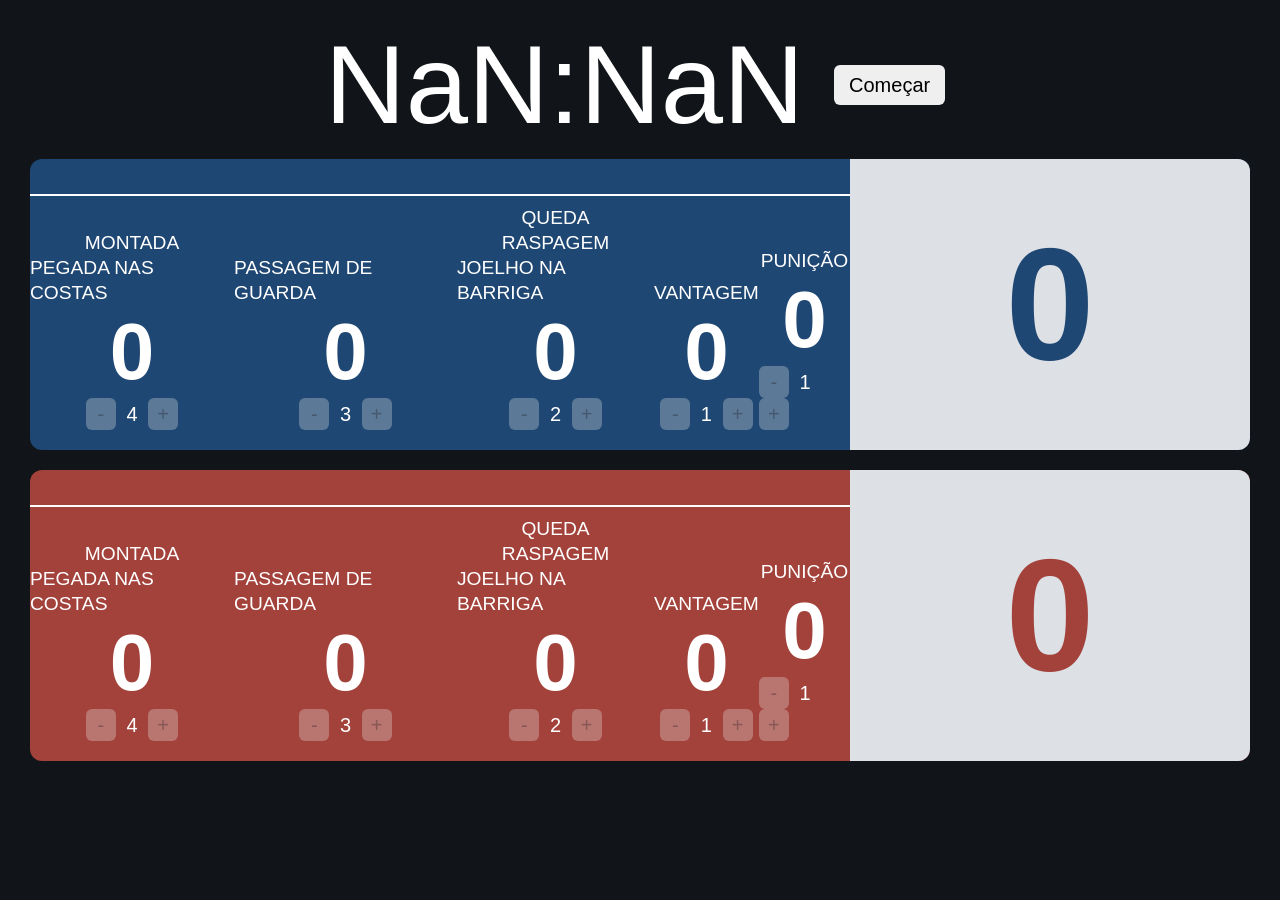
==== fight.html @ bac5dc0e "firs commit" ====
<!doctype html>
<html lang="pt-BR">
  <head>
    <meta charset="UTF-8" />
    <title>Luta</title>
    <link rel="stylesheet" href="styles-fight.css" />
  </head>
  <body>
    <div class="main">
      <div class="top">
        <div class="timer">
          <div id="timer">00:00</div>
        </div>
        <div class="controls">
          <button id="start-btn">Começar</button>
          <button id="restart-btn" style="display: none">Reiniciar</button>
          <button id="finish-btn" style="display: none">Finalizar</button>
        </div>
      </div>
      <!-- Fighter 1 -->
      <div class="fighter bg-blue">
        <div class="col">
          <div class="name" id="name1"></div>
          <div class="row">
            <div class="control-box">
              <div class="moves">
                <span>Montada</span>
                <span>Pegada nas Costas</span>
              </div>
              <span class="move-points">0</span>
              <span class="add-remove">
                <button>-</button>
                <span>4</span>
                <button>+</button>
              </span>
            </div>

            <div class="control-box">
              <div class="moves">
                <span>Passagem de Guarda</span>
              </div>
              <span class="move-points">0</span>
              <span class="add-remove">
                <button>-</button>
                <span>3</span>
                <button>+</button>
              </span>
            </div>

            <div class="control-box">
              <div class="moves">
                <span>Queda</span>
                <span>Raspagem</span>
                <span>Joelho na Barriga</span>
              </div>
              <span class="move-points">0</span>
              <span class="add-remove">
                <button>-</button>
                <span>2</span>
                <button>+</button>
              </span>
            </div>

            <div class="control-box">
              <div class="moves">
                <span>Vantagem</span>
              </div>
              <span class="move-points">0</span>
              <span class="add-remove">
                <button>-</button>
                <span>1</span>
                <button>+</button>
              </span>
            </div>

            <div class="control-box">
              <div class="moves">
                <span>Punição</span>
              </div>
              <span class="move-points">0</span>
              <span class="add-remove">
                <button>-</button>
                <span>1</span>
                <button>+</button>
              </span>
            </div>
          </div>
        </div>
        <div class="score txt-blue">
          <span>0</span>
        </div>
      </div>

      <!-- fighter 2-->
      <div class="fighter bg-red">
        <div class="col">
          <div class="name" id="name2"></div>
          <div class="row">
            <div class="control-box">
              <div class="moves">
                <span>Montada</span>
                <span>Pegada nas Costas</span>
              </div>
              <span class="move-points">0</span>
              <span class="add-remove">
                <button>-</button>
                <span>4</span>
                <button>+</button>
              </span>
            </div>

            <div class="control-box">
              <div class="moves">
                <span>Passagem de Guarda</span>
              </div>
              <span class="move-points">0</span>
              <span class="add-remove">
                <button>-</button>
                <span>3</span>
                <button>+</button>
              </span>
            </div>

            <div class="control-box">
              <div class="moves">
                <span>Queda</span>
                <span>Raspagem</span>
                <span>Joelho na Barriga</span>
              </div>
              <span class="move-points">0</span>
              <span class="add-remove">
                <button>-</button>
                <span>2</span>
                <button>+</button>
              </span>
            </div>

            <div class="control-box">
              <div class="moves">
                <span>Vantagem</span>
              </div>
              <span class="move-points">0</span>
              <span class="add-remove">
                <button>-</button>
                <span>1</span>
                <button>+</button>
              </span>
            </div>

            <div class="control-box">
              <div class="moves">
                <span>Punição</span>
              </div>
              <span class="move-points">0</span>
              <span class="add-remove">
                <button>-</button>
                <span>1</span>
                <button>+</button>
              </span>
            </div>
          </div>
        </div>
        <div class="score txt-red">
          <span>0</span>
        </div>
      </div>
    </div>

    <!-- POPUP -->
    <div id="popup">
      <div id="popup-content">
        <h1 id="winner-name"></h1>
        <button class="popup-button" onclick="goBack()">Encerrar</button>
      </div>
    </div>

    <script>
      /* CONFIG */
      const cfg = JSON.parse(localStorage.getItem("fightConfig") || "{}");

      document.getElementById("name1").textContent = cfg.lut1;
      document.getElementById("name2").textContent = cfg.lut2;

      let score1 = 0;
      let score2 = 0;

      let remaining = cfg.tempo;
      let timerInterval = null;

      const timerEl = document.getElementById("timer");
      const finishBtn = document.getElementById("finish-btn");

      function format(t) {
        const m = String(Math.floor(t / 60)).padStart(2, "0");
        const s = String(t % 60).padStart(2, "0");
        return `${m}:${s}`;
      }

      timerEl.textContent = format(remaining);

      /* ===================================================================
   PEGAR TODOS OS BOTÕES - ELES AGORA ESTÃO EM ".control-box .add-remove button"
=================================================================== */
      const controlBoxes = document.querySelectorAll(".fighter");

      /* desativar antes do start */
      controlBoxes.forEach((box) => {
        box.classList.add("disabled-controls");
        box.querySelectorAll("button").forEach((btn) => (btn.disabled = true));
      });

      /* ===================================================================
   START
=================================================================== */
      document.getElementById("start-btn").onclick = () => {
        if (timerInterval) return;

        finishBtn.style.display = "inline-block";
        document.getElementById("restart-btn").style.display = "inline-block";

        /* habilitar controles */
        controlBoxes.forEach((box) => {
          box.classList.remove("disabled-controls");
          box
            .querySelectorAll("button")
            .forEach((btn) => (btn.disabled = false));
        });

        timerInterval = setInterval(() => {
          remaining--;
          timerEl.textContent = format(remaining);
          if (remaining <= 0) {
            clearInterval(timerInterval);
            finishFight();
          }
        }, 1000);

        document.getElementById("start-btn").style.display = "none";
      };

      /* ===================================================================
   RESTART
=================================================================== */
      document.getElementById("restart-btn").onclick = () => {
        clearInterval(timerInterval);
        timerInterval = null;

        remaining = cfg.tempo;
        score1 = 0;
        score2 = 0;

        document.querySelectorAll(".fighter .score span")[0].textContent = 0;
        document.querySelectorAll(".fighter .score span")[1].textContent = 0;

        document
          .querySelectorAll(".move-points")
          .forEach((mp) => (mp.textContent = 0));

        timerEl.textContent = format(remaining);

        finishBtn.style.display = "none";
        document.getElementById("start-btn").style.display = "inline-block";
        document.getElementById("restart-btn").style.display = "none";

        controlBoxes.forEach((box) => {
          box
            .querySelectorAll("button")
            .forEach((btn) => (btn.disabled = true));
        });
      };

      /* ===================================================================
   SISTEMA DE PONTOS DE ACORDO COM SEU NOVO LAYOUT
=================================================================== */

      document.querySelectorAll(".control-box").forEach((box, idx) => {
        const movePointsEl = box.querySelector(".move-points");
        const value = parseInt(
          box.querySelector(".add-remove span").textContent,
        );

        // Determinar a qual lutador pertence (1 = azul, 2 = vermelho)
        const fighterDiv = box.closest(".fighter");
        const isFighter1 = fighterDiv.classList.contains("bg-blue");

        const scoreEl = isFighter1
          ? document.querySelector(".bg-blue .score span")
          : document.querySelector(".bg-red .score span");

        let movePoints = 0;

        const minusBtn = box.querySelector(".add-remove button:first-child");
        const plusBtn = box.querySelector(".add-remove button:last-child");

        minusBtn.onclick = () => {
          if (minusBtn.disabled) return;

          if (value === 1 && box.innerText.includes("Punição")) {
            movePoints = Math.max(0, movePoints - 1);
            if (isFighter1) score1 = Math.max(0, score1 - 1);
            else score2 = Math.max(0, score2 - 1);
          } else {
            movePoints = Math.max(0, movePoints - value);
            if (isFighter1) score1 = Math.max(0, score1 - value);
            else score2 = Math.max(0, score2 - value);
          }

          movePointsEl.textContent = movePoints;
          scoreEl.textContent = isFighter1 ? score1 : score2;
        };

        plusBtn.onclick = () => {
          if (plusBtn.disabled) return;

          if (value === 1 && box.innerText.includes("Punição")) {
            movePoints += 1;
            if (isFighter1) score1 += -1;
            else score2 += -1;
            if (isFighter1) score1 = Math.max(0, score1);
            else score2 = Math.max(0, score2);
          } else {
            movePoints += value;
            if (isFighter1) score1 += value;
            else score2 += value;
          }

          movePointsEl.textContent = movePoints;
          scoreEl.textContent = isFighter1 ? score1 : score2;
        };
      });

      /* ===================================================================
   FINISH
=================================================================== */
      document.getElementById("finish-btn").onclick = finishFight;

      function finishFight() {
        clearInterval(timerInterval);
        timerInterval = null;

        let winner = "Empate";
        if (score1 > score2) winner = cfg.lut1;
        else if (score2 > score1) winner = cfg.lut2;

        saveFight(winner);
        showPopup(winner);
      }

      function saveFight(winner) {
        const fight = {
          fight: `${cfg.lut1} vs ${cfg.lut2}`,
          result: winner,
          fighter1: { name: cfg.lut1, points: score1 },
          fighter2: { name: cfg.lut2, points: score2 },
        };

        let arr = [];
        try {
          arr = JSON.parse(localStorage.getItem("results")) || [];
        } catch {}

        arr.push(fight);
        localStorage.setItem("results", JSON.stringify(arr));
      }

      /* ===================================================================
   POPUP
=================================================================== */
      function showPopup(winner) {
        if (winner == "Empate") {
          document.getElementById("winner-name").textContent = `${winner}`;
        } else {
          document.getElementById("winner-name").textContent = `🏆 ${winner}`;
        }
        document.getElementById("popup").style.display = "flex";
      }

      function goBack() {
        window.location.href = "index.html";
      }
    </script>
  </body>
</html>
---- styles-fight.css ----
@import url("./styles.css");

body {
  width: 100vw;
  height: 100vh;
}

.main {
  display: flex;
  flex-direction: column;
  width: 100vw;
  padding: 20px;
  background: var(--bg-dark);
}

.top {
  display: flex;
  width: 100%;
  flex-direction: row;
  justify-content: center;
  align-items: center;
}

.top > .timer {
  text-align: center;
  margin-right: 20px;
}

.top > .controls {
  display: flex;
  flex-direction: column;
}

.top > .controls > button {
  margin: 10px;
  border: none;
  border-radius: 6px;
  font-size: 20px;
  padding: 5px 15px;
}

.top > .timer > #timer {
  font-size: 7em;
  line-height: normal;
  color: white;
}

.fighter {
  box-sizing: border-box;
  border-radius: 12px;
  margin: 10px;
  display: flex;
  flex-direction: row;
}

.bg-blue {
  background-color: var(--fighter-blue);
}
.bg-red {
  background-color: var(--fighter-red);
}
.txt-blue {
  color: var(--fighter-blue);
}

.txt-red {
  color: var(--fighter-red);
}

.fighter > .col {
  padding: 20px 0px;
  flex-grow: 2;
  display: flex;
  justify-content: space-between;
}

.fighter > .score {
  min-width: 400px;
  border-top-right-radius: 12px;
  border-bottom-right-radius: 12px;
  flex-grow: 1;
  background-color: var(--light-gray);
  font-size: 10em;
  line-height: normal;
  font-weight: bold;
  display: flex;
  justify-content: center;
  align-items: center;
}

.fighter > .col > .name {
  text-align: center;
  padding-bottom: 15px;
  width: 100%;
  color: white;
  font-size: 1.5em;
  text-transform: uppercase;
  font-weight: bold;
  border-bottom: 2px solid white;
}

.fighter > .col > .row {
  width: 100%;
  justify-content: space-evenly;
  align-items: end;
}

.fighter > .col > .row > .control-box {
  display: flex;
  flex-direction: column;
  align-items: center;
  justify-content: center;
}
.fighter > .col > .row > .control-box > .moves {
  margin-top: 10px;
  color: white;
  font-size: 1.2em;
  display: flex;
  flex-direction: column;
  align-items: center;
  justify-content: center;
  line-height: 1.3em;
  font-weight: 500;
  text-transform: uppercase;
}
.fighter > .col > .row > .control-box > .move-points {
  text-align: center;
  margin: none;
  color: white;
  font-size: 5em;
  font-weight: bold;
  margin: 0;
  padding: 0;
  line-height: normal;
}

#popup {
  position: fixed;
  top: 0;
  left: 0;
  width: 100%;
  height: 100%;
  background: rgba(100, 100, 100, 0.85);
  display: none;
  align-items: center;
  justify-content: center;
  z-index: 9999;
  animation: fadeIn 0.3s ease-out;
}

#popup-content {
  display: flex;
  flex-direction: column;
  justify-content: center;
  align-items: center;
  min-height: 400px;
  min-width: 400px;
  background: var(--light-gray);
  border-radius: 12px;
  box-shadow: 5px 5px 7px 1px rgba(0, 0, 0, 0.66);
  animation: scaleIn 0.3s ease-out;
}

#popup h1 {
  text-align: center;
  font-size: 40px;
  text-transform: uppercase;
  margin-bottom: 20px;
  color: var(--wolf-gray);
}

.popup-button {
  padding: 10px 20px;
  border-radius: 6px;
  font-size: 30px;
  text-transform: uppercase;
}

@keyframes fadeIn {
  from {
    opacity: 0;
  }
  to {
    opacity: 1;
  }
}
@keyframes scaleIn {
  from {
    transform: scale(0.6);
    opacity: 0;
  }
  to {
    transform: scale(1);
    opacity: 1;
  }
}

.disabled {
  opacity: 0.3 !important;
  pointer-events: none !important;
}

.add-remove {
  color: white;
  font-size: 20px;
}
.add-remove > span {
  margin: 0px 5px;
}

.add-remove > button {
  border: none;
  width: 30px;
  border-radius: 6px;
}
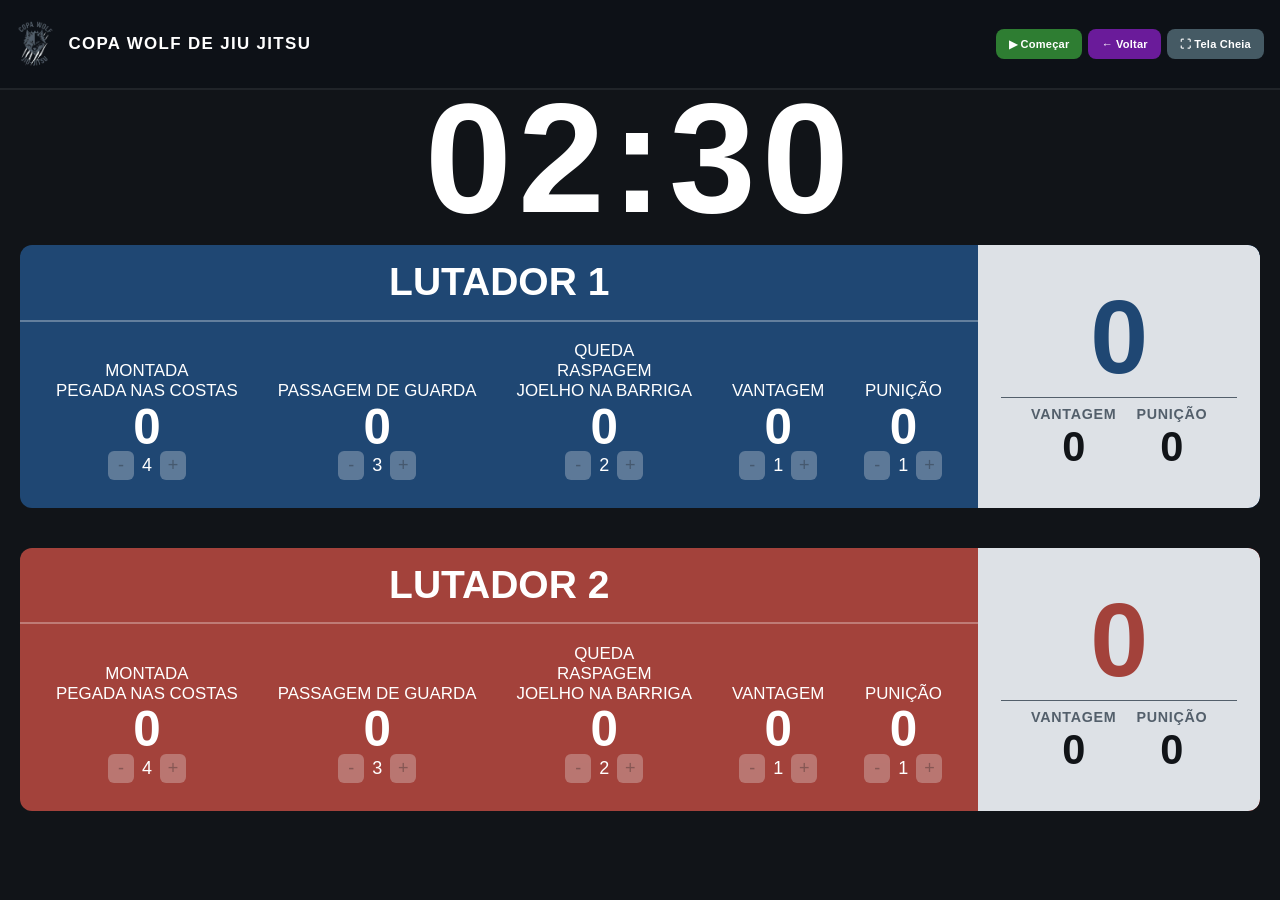
==== commit 2058b732: "enhancing pontuation counter and minor improvements" ====
--- a/fight.html
+++ b/fight.html
@@ -7,16 +7,28 @@
   </head>
   <body>
     <div class="main">
-      <div class="top">
-        <div class="timer">
-          <div id="timer">00:00</div>
-        </div>
-        <div class="controls">
-          <button id="start-btn">Começar</button>
-          <button id="restart-btn" style="display: none">Reiniciar</button>
-          <button id="finish-btn" style="display: none">Finalizar</button>
+
+      <!-- HEADER: logo + controls -->
+      <div class="header">
+        <div class="header-left">
+          <img src="wolf.png" class="header-logo" alt="Logo" />
+          <span class="header-title">Copa Wolf de Jiu Jitsu</span>
+        </div>
+        <div class="header-controls">
+          <button id="start-btn"   class="ctrl-btn btn-green" >▶ Começar</button>
+          <button id="pause-btn"   class="ctrl-btn btn-yellow" style="display: none">⏸ Pausar</button>
+          <button id="restart-btn" class="ctrl-btn btn-red"    style="display: none">↺ Reiniciar</button>
+          <button id="finish-btn"  class="ctrl-btn btn-blue"   style="display: none">⏹ Finalizar</button>
+          <button id="back-btn"    class="ctrl-btn btn-purple">← Voltar</button>
+          <button id="fullscreen-btn" class="ctrl-btn btn-gray">⛶ Tela Cheia</button>
         </div>
       </div>
+
+      <!-- TIMER BAND -->
+      <div class="timer-bar">
+        <div id="timer">00:00</div>
+      </div>
+
       <!-- Fighter 1 -->
       <div class="fighter bg-blue">
         <div class="col">
@@ -61,37 +73,43 @@
               </span>
             </div>
 
-            <div class="control-box">
-              <div class="moves">
-                <span>Vantagem</span>
-              </div>
-              <span class="move-points">0</span>
-              <span class="add-remove">
-                <button>-</button>
+            <div class="control-box" data-counter="vant1">
+              <div class="moves"><span>Vantagem</span></div>
+              <span class="move-points" id="vant1-mp">0</span>
+              <span class="add-remove">
+                <button id="vant1-minus">-</button>
                 <span>1</span>
-                <button>+</button>
-              </span>
-            </div>
-
-            <div class="control-box">
-              <div class="moves">
-                <span>Punição</span>
-              </div>
-              <span class="move-points">0</span>
-              <span class="add-remove">
-                <button>-</button>
+                <button id="vant1-plus">+</button>
+              </span>
+            </div>
+
+            <div class="control-box" data-counter="pun1">
+              <div class="moves"><span>Punição</span></div>
+              <span class="move-points" id="pun1-mp">0</span>
+              <span class="add-remove">
+                <button id="pun1-minus">-</button>
                 <span>1</span>
-                <button>+</button>
+                <button id="pun1-plus">+</button>
               </span>
             </div>
           </div>
         </div>
         <div class="score txt-blue">
-          <span>0</span>
+          <span id="score1-display">0</span>
+          <div class="score-footer">
+            <div class="score-footer-item">
+              <span class="footer-label">Vantagem</span>
+              <span id="vant1-footer" class="footer-count">0</span>
+            </div>
+            <div class="score-footer-item">
+              <span class="footer-label">Punição</span>
+              <span id="pun1-footer" class="footer-count">0</span>
+            </div>
+          </div>
         </div>
       </div>
 
-      <!-- fighter 2-->
+      <!-- Fighter 2 -->
       <div class="fighter bg-red">
         <div class="col">
           <div class="name" id="name2"></div>
@@ -135,33 +153,39 @@
               </span>
             </div>
 
-            <div class="control-box">
-              <div class="moves">
-                <span>Vantagem</span>
-              </div>
-              <span class="move-points">0</span>
-              <span class="add-remove">
-                <button>-</button>
+            <div class="control-box" data-counter="vant2">
+              <div class="moves"><span>Vantagem</span></div>
+              <span class="move-points" id="vant2-mp">0</span>
+              <span class="add-remove">
+                <button id="vant2-minus">-</button>
                 <span>1</span>
-                <button>+</button>
-              </span>
-            </div>
-
-            <div class="control-box">
-              <div class="moves">
-                <span>Punição</span>
-              </div>
-              <span class="move-points">0</span>
-              <span class="add-remove">
-                <button>-</button>
+                <button id="vant2-plus">+</button>
+              </span>
+            </div>
+
+            <div class="control-box" data-counter="pun2">
+              <div class="moves"><span>Punição</span></div>
+              <span class="move-points" id="pun2-mp">0</span>
+              <span class="add-remove">
+                <button id="pun2-minus">-</button>
                 <span>1</span>
-                <button>+</button>
+                <button id="pun2-plus">+</button>
               </span>
             </div>
           </div>
         </div>
         <div class="score txt-red">
-          <span>0</span>
+          <span id="score2-display">0</span>
+          <div class="score-footer">
+            <div class="score-footer-item">
+              <span class="footer-label">Vantagem</span>
+              <span id="vant2-footer" class="footer-count">0</span>
+            </div>
+            <div class="score-footer-item">
+              <span class="footer-label">Punição</span>
+              <span id="pun2-footer" class="footer-count">0</span>
+            </div>
+          </div>
         </div>
       </div>
     </div>
@@ -178,17 +202,24 @@
       /* CONFIG */
       const cfg = JSON.parse(localStorage.getItem("fightConfig") || "{}");
 
-      document.getElementById("name1").textContent = cfg.lut1;
-      document.getElementById("name2").textContent = cfg.lut2;
-
-      let score1 = 0;
-      let score2 = 0;
-
-      let remaining = cfg.tempo;
+      document.getElementById("name1").textContent = cfg.lut1 || "Lutador 1";
+      document.getElementById("name2").textContent = cfg.lut2 || "Lutador 2";
+
+      let score1 = 0, score2 = 0;
+      let vantagem1 = 0, vantagem2 = 0;
+      let punicao1 = 0, punicao2 = 0;
+      let remaining = cfg.tempo || 150;
       let timerInterval = null;
-
-      const timerEl = document.getElementById("timer");
-      const finishBtn = document.getElementById("finish-btn");
+      let isPaused = false;
+
+      const timerEl       = document.getElementById("timer");
+      const finishBtn     = document.getElementById("finish-btn");
+      const pauseBtn      = document.getElementById("pause-btn");
+      const score1El      = document.getElementById("score1-display");
+      const score2El      = document.getElementById("score2-display");
+      const fullscreenBtn = document.getElementById("fullscreen-btn");
+
+      function el(id) { return document.getElementById(id); }
 
       function format(t) {
         const m = String(Math.floor(t / 60)).padStart(2, "0");
@@ -198,149 +229,153 @@
 
       timerEl.textContent = format(remaining);
 
-      /* ===================================================================
-   PEGAR TODOS OS BOTÕES - ELES AGORA ESTÃO EM ".control-box .add-remove button"
-=================================================================== */
-      const controlBoxes = document.querySelectorAll(".fighter");
-
-      /* desativar antes do start */
-      controlBoxes.forEach((box) => {
-        box.classList.add("disabled-controls");
+      /* FULLSCREEN */
+      function updateFullscreenBtn() {
+        fullscreenBtn.textContent = document.fullscreenElement
+          ? "⛶ Sair da Tela Cheia"
+          : "⛶ Tela Cheia";
+      }
+      document.addEventListener("fullscreenchange", updateFullscreenBtn);
+      fullscreenBtn.onclick = () => {
+        if (document.fullscreenElement) document.exitFullscreen().catch(() => {});
+        else document.documentElement.requestFullscreen().catch(() => {});
+      };
+      document.documentElement.requestFullscreen().catch(() => {});
+
+      /* BACK */
+      document.getElementById("back-btn").onclick = () => { window.location.href = "index.html"; };
+
+      /* Disable controls before start */
+      const fighterEls = document.querySelectorAll(".fighter");
+      fighterEls.forEach((box) => {
         box.querySelectorAll("button").forEach((btn) => (btn.disabled = true));
       });
 
-      /* ===================================================================
-   START
-=================================================================== */
+      /* START */
       document.getElementById("start-btn").onclick = () => {
         if (timerInterval) return;
-
-        finishBtn.style.display = "inline-block";
-        document.getElementById("restart-btn").style.display = "inline-block";
-
-        /* habilitar controles */
-        controlBoxes.forEach((box) => {
-          box.classList.remove("disabled-controls");
-          box
-            .querySelectorAll("button")
-            .forEach((btn) => (btn.disabled = false));
+        finishBtn.style.display  = "inline-block";
+        pauseBtn.style.display   = "inline-block";
+        el("restart-btn").style.display = "inline-block";
+        el("start-btn").style.display   = "none";
+        fighterEls.forEach((box) => {
+          box.querySelectorAll("button").forEach((btn) => (btn.disabled = false));
         });
-
-        timerInterval = setInterval(() => {
-          remaining--;
-          timerEl.textContent = format(remaining);
-          if (remaining <= 0) {
-            clearInterval(timerInterval);
-            finishFight();
-          }
-        }, 1000);
-
-        document.getElementById("start-btn").style.display = "none";
+        timerInterval = setInterval(tick, 1000);
       };
 
-      /* ===================================================================
-   RESTART
-=================================================================== */
-      document.getElementById("restart-btn").onclick = () => {
+      function tick() {
+        remaining--;
+        timerEl.textContent = format(remaining);
+        if (remaining <= 0) {
+          clearInterval(timerInterval);
+          timerInterval = null;
+          finishFight();
+        }
+      }
+
+      /* PAUSE / RESUME */
+      pauseBtn.onclick = () => {
+        if (isPaused) {
+          isPaused = false;
+          pauseBtn.textContent = "⏸ Pausar";
+          timerInterval = setInterval(tick, 1000);
+        } else {
+          isPaused = true;
+          pauseBtn.textContent = "▶ Retomar";
+          clearInterval(timerInterval);
+          timerInterval = null;
+        }
+      };
+
+      /* RESTART */
+      el("restart-btn").onclick = () => {
         clearInterval(timerInterval);
         timerInterval = null;
-
-        remaining = cfg.tempo;
-        score1 = 0;
-        score2 = 0;
-
-        document.querySelectorAll(".fighter .score span")[0].textContent = 0;
-        document.querySelectorAll(".fighter .score span")[1].textContent = 0;
-
-        document
-          .querySelectorAll(".move-points")
-          .forEach((mp) => (mp.textContent = 0));
-
+        isPaused = false;
+        remaining = cfg.tempo || 150;
+        score1 = 0; score2 = 0;
+        vantagem1 = 0; vantagem2 = 0;
+        punicao1 = 0; punicao2 = 0;
+
+        score1El.textContent = 0;
+        score2El.textContent = 0;
+        ["vant1-mp","vant2-mp","pun1-mp","pun2-mp",
+         "vant1-footer","vant2-footer","pun1-footer","pun2-footer"]
+          .forEach((id) => { el(id).textContent = 0; });
+        document.querySelectorAll(".move-points").forEach((mp) => (mp.textContent = 0));
         timerEl.textContent = format(remaining);
 
         finishBtn.style.display = "none";
-        document.getElementById("start-btn").style.display = "inline-block";
-        document.getElementById("restart-btn").style.display = "none";
-
-        controlBoxes.forEach((box) => {
-          box
-            .querySelectorAll("button")
-            .forEach((btn) => (btn.disabled = true));
+        pauseBtn.style.display  = "none";
+        pauseBtn.textContent    = "⏸ Pausar";
+        el("start-btn").style.display   = "inline-block";
+        el("restart-btn").style.display = "none";
+
+        fighterEls.forEach((box) => {
+          box.querySelectorAll("button").forEach((btn) => (btn.disabled = true));
         });
       };
 
-      /* ===================================================================
-   SISTEMA DE PONTOS DE ACORDO COM SEU NOVO LAYOUT
-=================================================================== */
-
-      document.querySelectorAll(".control-box").forEach((box, idx) => {
+      /* POINT BOXES (4pt, 3pt, 2pt only — skip data-counter boxes) */
+      document.querySelectorAll(".control-box:not([data-counter])").forEach((box) => {
         const movePointsEl = box.querySelector(".move-points");
-        const value = parseInt(
-          box.querySelector(".add-remove span").textContent,
-        );
-
-        // Determinar a qual lutador pertence (1 = azul, 2 = vermelho)
-        const fighterDiv = box.closest(".fighter");
-        const isFighter1 = fighterDiv.classList.contains("bg-blue");
-
-        const scoreEl = isFighter1
-          ? document.querySelector(".bg-blue .score span")
-          : document.querySelector(".bg-red .score span");
-
+        const value = parseInt(box.querySelector(".add-remove span").textContent);
+        const isFighter1 = box.closest(".fighter").classList.contains("bg-blue");
+        const scoreEl = isFighter1 ? score1El : score2El;
         let movePoints = 0;
 
-        const minusBtn = box.querySelector(".add-remove button:first-child");
-        const plusBtn = box.querySelector(".add-remove button:last-child");
-
-        minusBtn.onclick = () => {
-          if (minusBtn.disabled) return;
-
-          if (value === 1 && box.innerText.includes("Punição")) {
-            movePoints = Math.max(0, movePoints - 1);
-            if (isFighter1) score1 = Math.max(0, score1 - 1);
-            else score2 = Math.max(0, score2 - 1);
-          } else {
-            movePoints = Math.max(0, movePoints - value);
-            if (isFighter1) score1 = Math.max(0, score1 - value);
-            else score2 = Math.max(0, score2 - value);
-          }
-
+        box.querySelector(".add-remove button:first-child").onclick = () => {
+          movePoints = Math.max(0, movePoints - value);
+          if (isFighter1) score1 = Math.max(0, score1 - value);
+          else            score2 = Math.max(0, score2 - value);
           movePointsEl.textContent = movePoints;
           scoreEl.textContent = isFighter1 ? score1 : score2;
         };
-
-        plusBtn.onclick = () => {
-          if (plusBtn.disabled) return;
-
-          if (value === 1 && box.innerText.includes("Punição")) {
-            movePoints += 1;
-            if (isFighter1) score1 += -1;
-            else score2 += -1;
-            if (isFighter1) score1 = Math.max(0, score1);
-            else score2 = Math.max(0, score2);
-          } else {
-            movePoints += value;
-            if (isFighter1) score1 += value;
-            else score2 += value;
-          }
-
+        box.querySelector(".add-remove button:last-child").onclick = () => {
+          movePoints += value;
+          if (isFighter1) score1 += value;
+          else            score2 += value;
           movePointsEl.textContent = movePoints;
           scoreEl.textContent = isFighter1 ? score1 : score2;
         };
       });
 
-      /* ===================================================================
-   FINISH
-=================================================================== */
-      document.getElementById("finish-btn").onclick = finishFight;
+      /* VANTAGEM / PUNIÇÃO (data-counter boxes — do NOT touch main score) */
+      function makeCounter(minusId, plusId, getter, setter, boxEl, footerEl) {
+        el(minusId).onclick = () => {
+          setter(Math.max(0, getter() - 1));
+          boxEl.textContent = getter();
+          footerEl.textContent = getter();
+        };
+        el(plusId).onclick = () => {
+          setter(getter() + 1);
+          boxEl.textContent = getter();
+          footerEl.textContent = getter();
+        };
+      }
+
+      makeCounter("vant1-minus","vant1-plus", () => vantagem1, (v) => { vantagem1=v; }, el("vant1-mp"), el("vant1-footer"));
+      makeCounter("vant2-minus","vant2-plus", () => vantagem2, (v) => { vantagem2=v; }, el("vant2-mp"), el("vant2-footer"));
+      makeCounter("pun1-minus", "pun1-plus",  () => punicao1,  (v) => { punicao1=v;  }, el("pun1-mp"),  el("pun1-footer"));
+      makeCounter("pun2-minus", "pun2-plus",  () => punicao2,  (v) => { punicao2=v;  }, el("pun2-mp"),  el("pun2-footer"));
+
+      /* FINISH */
+      el("finish-btn").onclick = finishFight;
 
       function finishFight() {
         clearInterval(timerInterval);
         timerInterval = null;
-
+        const n1 = cfg.lut1 || "Lutador 1";
+        const n2 = cfg.lut2 || "Lutador 2";
         let winner = "Empate";
-        if (score1 > score2) winner = cfg.lut1;
-        else if (score2 > score1) winner = cfg.lut2;
+
+        if      (score1 > score2)       winner = n1;
+        else if (score2 > score1)       winner = n2;
+        else if (vantagem1 > vantagem2) winner = n1;
+        else if (vantagem2 > vantagem1) winner = n2;
+        else if (punicao1 < punicao2)   winner = n1;
+        else if (punicao2 < punicao1)   winner = n2;
 
         saveFight(winner);
         showPopup(winner);
@@ -350,34 +385,21 @@
         const fight = {
           fight: `${cfg.lut1} vs ${cfg.lut2}`,
           result: winner,
-          fighter1: { name: cfg.lut1, points: score1 },
-          fighter2: { name: cfg.lut2, points: score2 },
+          fighter1: { name: cfg.lut1||"1", points: score1, vantagens: vantagem1, punicoes: punicao1 },
+          fighter2: { name: cfg.lut2||"2", points: score2, vantagens: vantagem2, punicoes: punicao2 },
         };
-
         let arr = [];
-        try {
-          arr = JSON.parse(localStorage.getItem("results")) || [];
-        } catch {}
-
+        try { arr = JSON.parse(localStorage.getItem("results")) || []; } catch {}
         arr.push(fight);
         localStorage.setItem("results", JSON.stringify(arr));
       }
 
-      /* ===================================================================
-   POPUP
-=================================================================== */
       function showPopup(winner) {
-        if (winner == "Empate") {
-          document.getElementById("winner-name").textContent = `${winner}`;
-        } else {
-          document.getElementById("winner-name").textContent = `🏆 ${winner}`;
-        }
-        document.getElementById("popup").style.display = "flex";
-      }
-
-      function goBack() {
-        window.location.href = "index.html";
-      }
+        el("winner-name").textContent = winner === "Empate" ? "Empate" : `🏆 ${winner}`;
+        el("popup").style.display = "flex";
+      }
+
+      function goBack() { window.location.href = "index.html"; }
     </script>
   </body>
 </html>
--- a/styles-fight.css
+++ b/styles-fight.css
@@ -3,143 +3,239 @@
 body {
   width: 100vw;
   height: 100vh;
+  overflow: hidden;
 }
 
 .main {
   display: flex;
   flex-direction: column;
   width: 100vw;
-  padding: 20px;
+  height: 100vh;
   background: var(--bg-dark);
 }
 
-.top {
-  display: flex;
-  width: 100%;
-  flex-direction: row;
-  justify-content: center;
-  align-items: center;
-}
-
-.top > .timer {
-  text-align: center;
-  margin-right: 20px;
-}
-
-.top > .controls {
-  display: flex;
-  flex-direction: column;
-}
-
-.top > .controls > button {
-  margin: 10px;
+/* ── HEADER (logo + controls) ── ~10vh */
+.header {
+  height: 10vh;
+  flex-shrink: 0;
+  display: flex;
+  flex-direction: row;
+  align-items: center;
+  justify-content: space-between;
+  padding: 0 16px;
+  background: #0d1117;
+  border-bottom: 2px solid rgba(255, 255, 255, 0.08);
+  gap: 12px;
+}
+
+.header-left {
+  display: flex;
+  flex-direction: row;
+  align-items: center;
+  gap: 12px;
+  flex: 1;
+}
+
+.header-logo {
+  height: 8vh;
+  width: auto;
+  flex-shrink: 0;
+}
+
+.header-title {
+  color: white;
+  font-size: 1.3em;
+  font-weight: bold;
+  text-transform: uppercase;
+  letter-spacing: 0.08em;
+  white-space: nowrap;
+}
+
+.header-controls {
+  display: flex;
+  flex-direction: row;
+  gap: 6px;
+  align-items: center;
+}
+
+.ctrl-btn {
+  padding: 7px 13px;
   border: none;
-  border-radius: 6px;
-  font-size: 20px;
-  padding: 5px 15px;
-}
-
-.top > .timer > #timer {
-  font-size: 7em;
-  line-height: normal;
-  color: white;
+  border-radius: 8px;
+  font-size: 0.85em;
+  font-weight: 700;
+  cursor: pointer;
+  color: white;
+  white-space: nowrap;
+  letter-spacing: 0.02em;
+}
+
+.ctrl-btn:hover  { opacity: 0.85; }
+
+.btn-green  { background: #2e7d32; }
+.btn-yellow { background: #f9a825; color: #1a1a1a; }
+.btn-red    { background: #c62828; }
+.btn-blue   { background: #1565c0; }
+.btn-purple { background: #6a1b9a; }
+.btn-gray   { background: #455a64; }
+
+/* ── TIMER BAND ── ~15vh */
+.timer-bar {
+  height: 15vh;
+  flex-shrink: 0;
+  display: flex;
+  justify-content: center;
+  align-items: center;
+}
+
+#timer {
+  font-size: 12em;
+  color: white;
+  font-weight: bold;
+  line-height: 1;
+  letter-spacing: 0.04em;
+  padding: 20px 0px;
 }
 
 .fighter {
   box-sizing: border-box;
   border-radius: 12px;
-  margin: 10px;
-  display: flex;
-  flex-direction: row;
-}
-
-.bg-blue {
-  background-color: var(--fighter-blue);
-}
-.bg-red {
-  background-color: var(--fighter-red);
-}
-.txt-blue {
-  color: var(--fighter-blue);
-}
-
-.txt-red {
-  color: var(--fighter-red);
-}
+  margin: 20px;
+  display: flex;
+  flex-direction: row;
+  min-height: 0;
+  overflow: hidden;
+}
+
+.bg-blue  { background-color: var(--fighter-blue); }
+.bg-red   { background-color: var(--fighter-red); }
+.txt-blue { color: var(--fighter-blue); }
+.txt-red  { color: var(--fighter-red); }
 
 .fighter > .col {
-  padding: 20px 0px;
+  padding: 8px 0;
   flex-grow: 2;
   display: flex;
-  justify-content: space-between;
-}
-
+  flex-direction: column;
+  justify-content: flex-start;
+  align-items: center;
+  min-width: 0;
+}
+
+.fighter > .col > .name {
+  text-align: center;
+  padding-bottom: 8px;
+  width: 100%;
+  color: white;
+  font-size: 3em;
+  text-transform: uppercase;
+  font-weight: bold;
+  border-bottom: 2px solid rgba(255, 255, 255, 0.3);
+}
+
+.fighter > .col > .row {
+  flex: 1;
+  width: 100%;
+  flex-direction: row;
+  justify-content: space-evenly;
+  align-items: top;
+  flex-wrap: nowrap;
+  align-items: start;
+  margin-bottom: 20px;
+}
+
+.fighter > .col > .row > .control-box {
+  display: flex;
+  flex-direction: column;
+  align-items: center;
+  justify-content: flex-end;
+  flex-shrink: 1;
+  min-width: 0;
+  padding: 0 4px;
+}
+
+.fighter > .col > .row > .control-box > .moves {
+  color: white;
+  font-size: 1.3em;
+  display: flex;
+  flex-direction: column;
+  justify-content: end;
+  line-height: 1.2em;
+  min-height: 80px;
+  font-weight: 500;
+  text-transform: uppercase;
+  text-align: center;
+}
+
+.fighter > .col > .row > .control-box > .move-points {
+  text-align: center;
+  color: white;
+  font-size: 3.8em;
+  font-weight: bold;
+  margin: 0;
+  padding: 0;
+  line-height: 1;
+}
+
+/* ── SCORE PANEL ── fixed width so digits never shift layout */
 .fighter > .score {
-  min-width: 400px;
+  flex: 0 0 22vw;
+  width: 22vw;
   border-top-right-radius: 12px;
   border-bottom-right-radius: 12px;
-  flex-grow: 1;
   background-color: var(--light-gray);
-  font-size: 10em;
-  line-height: normal;
-  font-weight: bold;
-  display: flex;
-  justify-content: center;
-  align-items: center;
-}
-
-.fighter > .col > .name {
-  text-align: center;
-  padding-bottom: 15px;
-  width: 100%;
-  color: white;
-  font-size: 1.5em;
-  text-transform: uppercase;
-  font-weight: bold;
-  border-bottom: 2px solid white;
-}
-
-.fighter > .col > .row {
-  width: 100%;
-  justify-content: space-evenly;
-  align-items: end;
-}
-
-.fighter > .col > .row > .control-box {
-  display: flex;
-  flex-direction: column;
-  align-items: center;
-  justify-content: center;
-}
-.fighter > .col > .row > .control-box > .moves {
-  margin-top: 10px;
-  color: white;
-  font-size: 1.2em;
-  display: flex;
-  flex-direction: column;
-  align-items: center;
-  justify-content: center;
-  line-height: 1.3em;
-  font-weight: 500;
-  text-transform: uppercase;
-}
-.fighter > .col > .row > .control-box > .move-points {
-  text-align: center;
-  margin: none;
-  color: white;
-  font-size: 5em;
-  font-weight: bold;
-  margin: 0;
-  padding: 0;
-  line-height: normal;
-}
-
+  display: flex;
+  flex-direction: column;
+  justify-content: center;
+  align-items: center;
+  gap: 8px;
+  padding: 10px;
+}
+
+.fighter > .score > span {
+  font-size: 8em;
+  line-height: 1;
+  font-weight: bold;
+  text-align: center;
+}
+
+.score-footer {
+  display: flex;
+  flex-direction: row;
+  gap: 20px;
+  justify-content: center;
+  border-top: 1px solid var(--wolf-gray);
+  padding-top: 6px;
+  width: 90%;
+}
+
+.score-footer-item {
+  display: flex;
+  flex-direction: column;
+  align-items: center;
+  gap: 1px;
+}
+
+.footer-label {
+  font-size: 1.1em;
+  font-weight: bold;
+  color: var(--wolf-gray);
+  text-transform: uppercase;
+  letter-spacing: 0.05em;
+}
+
+.footer-count {
+  font-size: 3.2em;
+  font-weight: bold;
+  color: var(--bg-dark);
+  line-height: 1;
+}
+
+/* ── POPUP ── */
 #popup {
   position: fixed;
-  top: 0;
-  left: 0;
-  width: 100%;
-  height: 100%;
+  top: 0; left: 0;
+  width: 100%; height: 100%;
   background: rgba(100, 100, 100, 0.85);
   display: none;
   align-items: center;
@@ -153,8 +249,8 @@
   flex-direction: column;
   justify-content: center;
   align-items: center;
-  min-height: 400px;
-  min-width: 400px;
+  min-height: 280px;
+  min-width: 340px;
   background: var(--light-gray);
   border-radius: 12px;
   box-shadow: 5px 5px 7px 1px rgba(0, 0, 0, 0.66);
@@ -163,7 +259,7 @@
 
 #popup h1 {
   text-align: center;
-  font-size: 40px;
+  font-size: 35px;
   text-transform: uppercase;
   margin-bottom: 20px;
   color: var(--wolf-gray);
@@ -172,27 +268,20 @@
 .popup-button {
   padding: 10px 20px;
   border-radius: 6px;
-  font-size: 30px;
-  text-transform: uppercase;
+  font-size: 22px;
+  text-transform: uppercase;
+  cursor: pointer;
+  border: none;
 }
 
 @keyframes fadeIn {
-  from {
-    opacity: 0;
-  }
-  to {
-    opacity: 1;
-  }
-}
+  from { opacity: 0; }
+  to   { opacity: 1; }
+}
+
 @keyframes scaleIn {
-  from {
-    transform: scale(0.6);
-    opacity: 0;
-  }
-  to {
-    transform: scale(1);
-    opacity: 1;
-  }
+  from { transform: scale(0.6); opacity: 0; }
+  to   { transform: scale(1);   opacity: 1; }
 }
 
 .disabled {
@@ -202,14 +291,14 @@
 
 .add-remove {
   color: white;
-  font-size: 20px;
-}
-.add-remove > span {
-  margin: 0px 5px;
-}
+  font-size: 18px;
+}
+
+.add-remove > span { margin: 0 3px; }
 
 .add-remove > button {
   border: none;
-  width: 30px;
+  width: 26px;
   border-radius: 6px;
-}
+  cursor: pointer;
+}
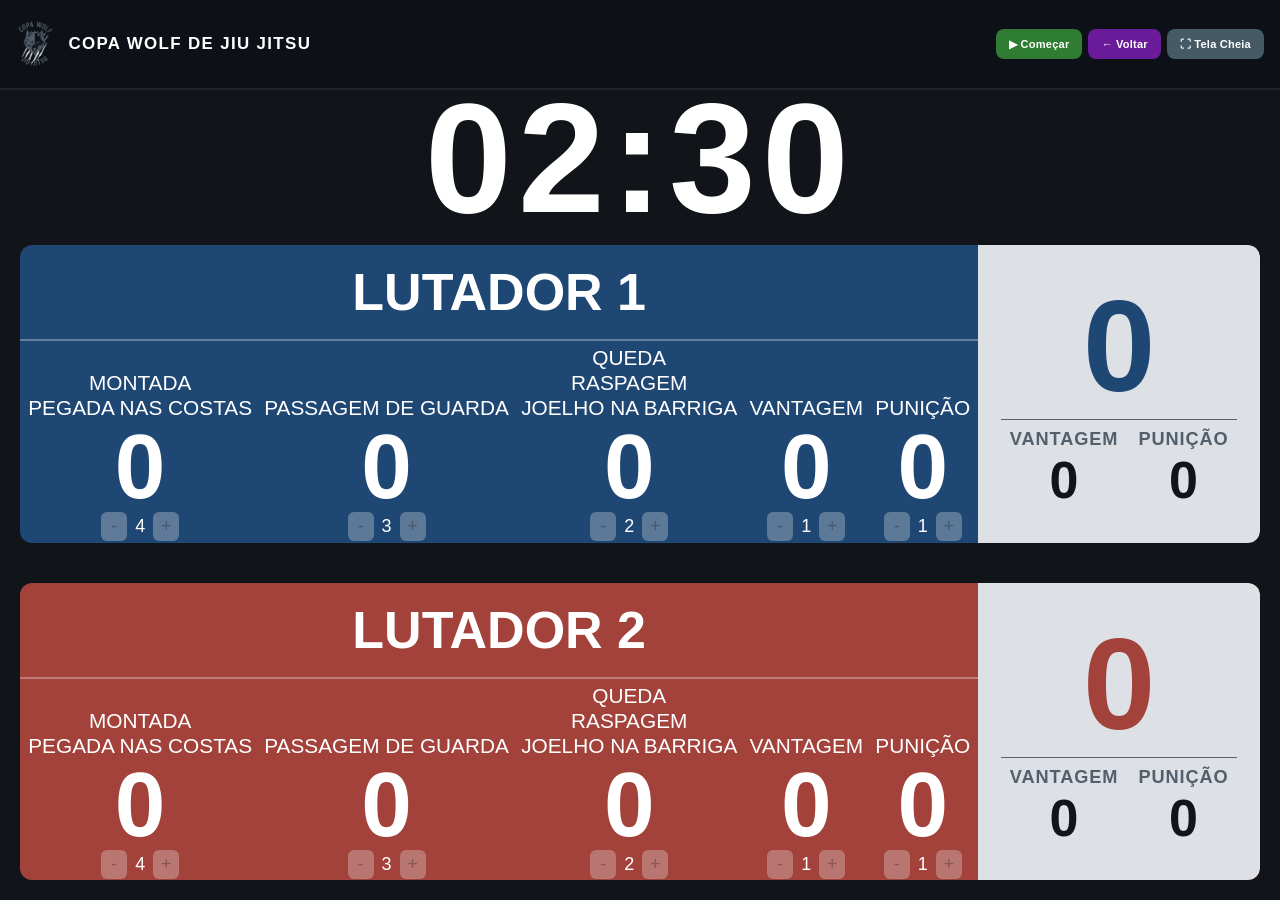
==== commit c4fbf3cb: "done" ====
--- a/fight.html
+++ b/fight.html
@@ -243,7 +243,10 @@
       document.documentElement.requestFullscreen().catch(() => {});
 
       /* BACK */
-      document.getElementById("back-btn").onclick = () => { window.location.href = "index.html"; };
+      document.getElementById("back-btn").onclick = () => {
+        localStorage.setItem("wasFullscreen", document.fullscreenElement ? "1" : "0");
+        window.location.href = "index.html";
+      };
 
       /* Disable controls before start */
       const fighterEls = document.querySelectorAll(".fighter");
@@ -287,6 +290,18 @@
           timerInterval = null;
         }
       };
+
+      /* SPACE: start / pause / resume */
+      document.addEventListener("keydown", (e) => {
+        if (e.code !== "Space") return;
+        e.preventDefault();
+        const startBtn = el("start-btn");
+        if (startBtn.style.display !== "none") {
+          startBtn.click();
+        } else if (pauseBtn.style.display !== "none") {
+          pauseBtn.click();
+        }
+      });
 
       /* RESTART */
       el("restart-btn").onclick = () => {
--- a/styles-fight.css
+++ b/styles-fight.css
@@ -127,7 +127,7 @@
   padding-bottom: 8px;
   width: 100%;
   color: white;
-  font-size: 3em;
+  font-size: 4em;
   text-transform: uppercase;
   font-weight: bold;
   border-bottom: 2px solid rgba(255, 255, 255, 0.3);
@@ -156,7 +156,7 @@
 
 .fighter > .col > .row > .control-box > .moves {
   color: white;
-  font-size: 1.3em;
+  font-size: 1.6em;
   display: flex;
   flex-direction: column;
   justify-content: end;
@@ -170,7 +170,7 @@
 .fighter > .col > .row > .control-box > .move-points {
   text-align: center;
   color: white;
-  font-size: 3.8em;
+  font-size: 7em;
   font-weight: bold;
   margin: 0;
   padding: 0;
@@ -193,7 +193,7 @@
 }
 
 .fighter > .score > span {
-  font-size: 8em;
+  font-size: 10em;
   line-height: 1;
   font-weight: bold;
   text-align: center;
@@ -217,7 +217,7 @@
 }
 
 .footer-label {
-  font-size: 1.1em;
+  font-size: 1.4em;
   font-weight: bold;
   color: var(--wolf-gray);
   text-transform: uppercase;
@@ -225,7 +225,7 @@
 }
 
 .footer-count {
-  font-size: 3.2em;
+  font-size: 4em;
   font-weight: bold;
   color: var(--bg-dark);
   line-height: 1;
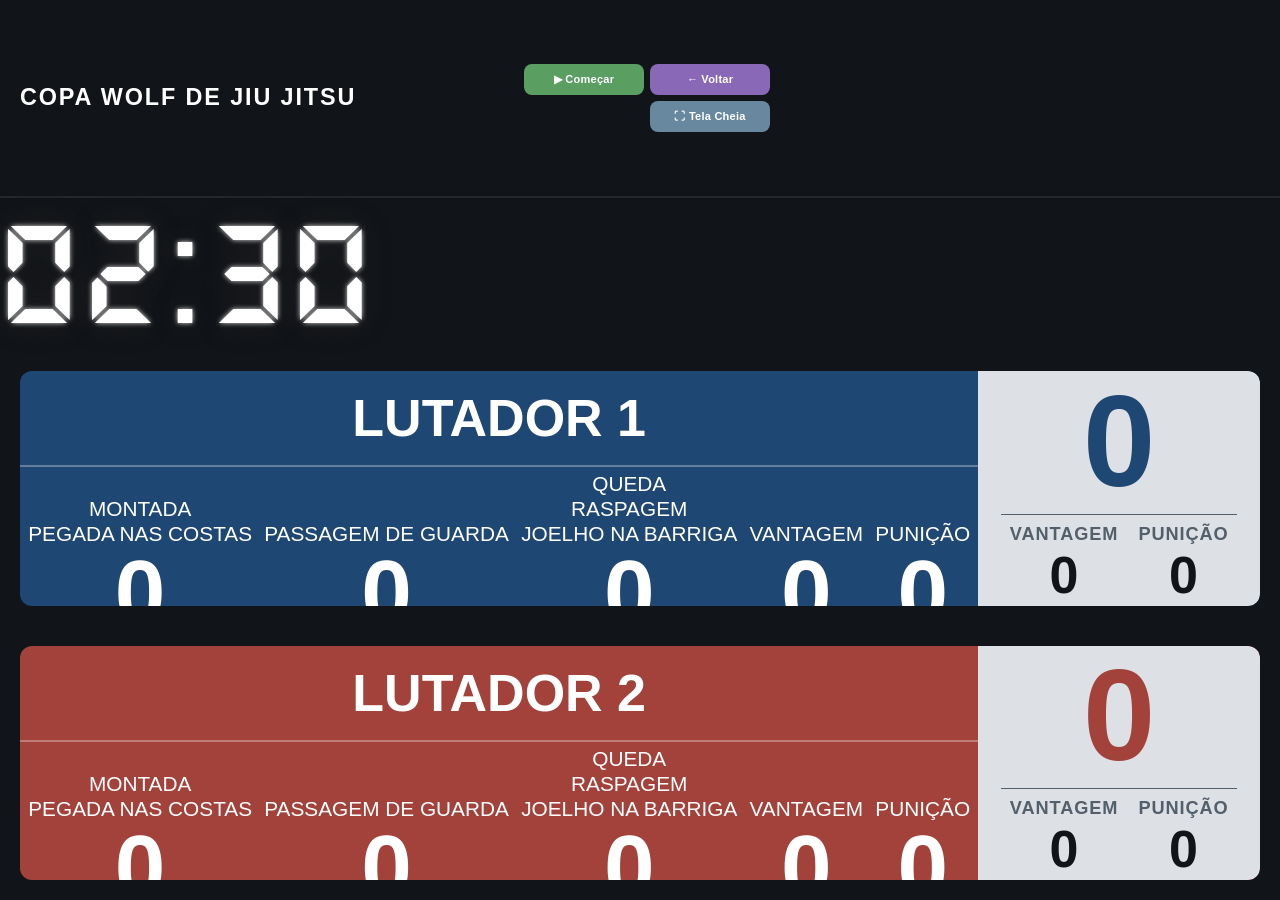
==== commit 71f8a6ac: "changes on timer and fight screen" ====
--- a/fight.html
+++ b/fight.html
@@ -8,10 +8,8 @@
   <body>
     <div class="main">
 
-      <!-- HEADER: logo + controls -->
       <div class="header">
         <div class="header-left">
-          <img src="wolf.png" class="header-logo" alt="Logo" />
           <span class="header-title">Copa Wolf de Jiu Jitsu</span>
         </div>
         <div class="header-controls">
--- a/styles-fight.css
+++ b/styles-fight.css
@@ -1,4 +1,10 @@
 @import url("./styles.css");
+
+@font-face {
+  font-family: "DS-Digital";
+  src: url("./assets/font/DS-DIGIB.TTF") format("truetype");
+  font-weight: bold;
+}
 
 body {
   width: 100vw;
@@ -14,16 +20,15 @@
   background: var(--bg-dark);
 }
 
-/* ── HEADER (logo + controls) ── ~10vh */
+/* ── HEADER (logo + timer + controls) ── ~22vh */
 .header {
-  height: 10vh;
+  height: 22vh;
   flex-shrink: 0;
-  display: flex;
-  flex-direction: row;
-  align-items: center;
-  justify-content: space-between;
-  padding: 0 16px;
-  background: #0d1117;
+  display: grid;
+  grid-template-columns: 1fr auto 1fr;
+  align-items: center;
+  padding: 0 20px;
+  background: var(--bg-dark);
   border-bottom: 2px solid rgba(255, 255, 255, 0.08);
   gap: 12px;
 }
@@ -32,34 +37,39 @@
   display: flex;
   flex-direction: row;
   align-items: center;
-  gap: 12px;
+  gap: 14px;
   flex: 1;
 }
 
-.header-logo {
-  height: 8vh;
-  width: auto;
-  flex-shrink: 0;
-}
-
 .header-title {
   color: white;
-  font-size: 1.3em;
+  font-size: 1.8em;
   font-weight: bold;
   text-transform: uppercase;
   letter-spacing: 0.08em;
   white-space: nowrap;
 }
 
+.header-center {
+  display: flex;
+  justify-content: center;
+  align-items: center;
+}
+
 .header-controls {
   display: flex;
   flex-direction: row;
+  flex-wrap: wrap;
   gap: 6px;
   align-items: center;
+  justify-content: flex-end;
+  max-width: 260px;
+  margin-left: auto;
 }
 
 .ctrl-btn {
-  padding: 7px 13px;
+  padding: 7px 0;
+  width: 120px;
   border: none;
   border-radius: 8px;
   font-size: 0.85em;
@@ -68,33 +78,26 @@
   color: white;
   white-space: nowrap;
   letter-spacing: 0.02em;
+  text-align: center;
 }
 
 .ctrl-btn:hover  { opacity: 0.85; }
 
-.btn-green  { background: #2e7d32; }
-.btn-yellow { background: #f9a825; color: #1a1a1a; }
-.btn-red    { background: #c62828; }
-.btn-blue   { background: #1565c0; }
-.btn-purple { background: #6a1b9a; }
-.btn-gray   { background: #455a64; }
-
-/* ── TIMER BAND ── ~15vh */
-.timer-bar {
-  height: 15vh;
-  flex-shrink: 0;
-  display: flex;
-  justify-content: center;
-  align-items: center;
-}
+.btn-green  { background: #5a9e62; }
+.btn-yellow { background: #e8c040; color: #1a1a1a; }
+.btn-red    { background: #c07878; }
+.btn-blue   { background: #5888cc; }
+.btn-purple { background: #8a68b8; }
+.btn-gray   { background: #6888a0; }
 
 #timer {
-  font-size: 12em;
-  color: white;
+  font-family: "DS-Digital", monospace;
+  font-size: 17vh;
+  color: #fff;
+  text-shadow: 0 0 5px #dfdfdf, 0 0 30px #41383555;
   font-weight: bold;
   line-height: 1;
   letter-spacing: 0.04em;
-  padding: 20px 0px;
 }
 
 .fighter {
